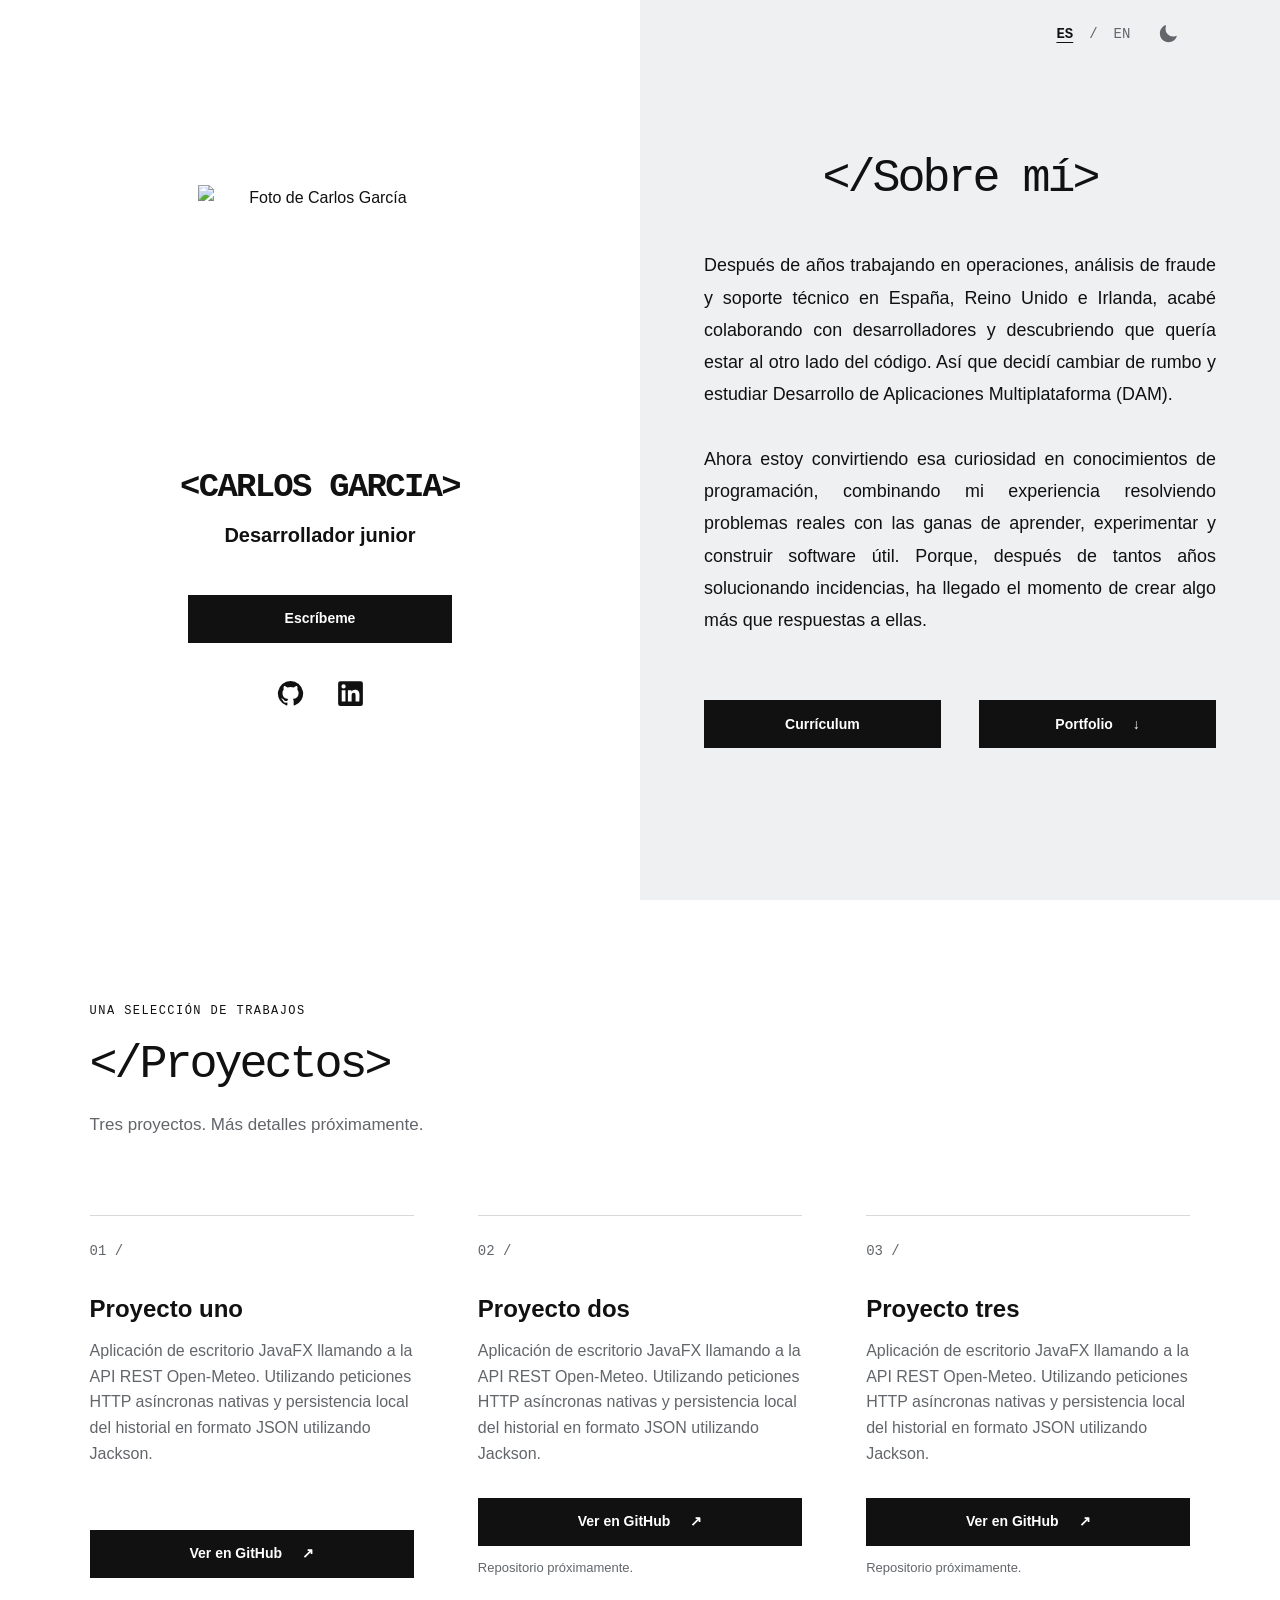
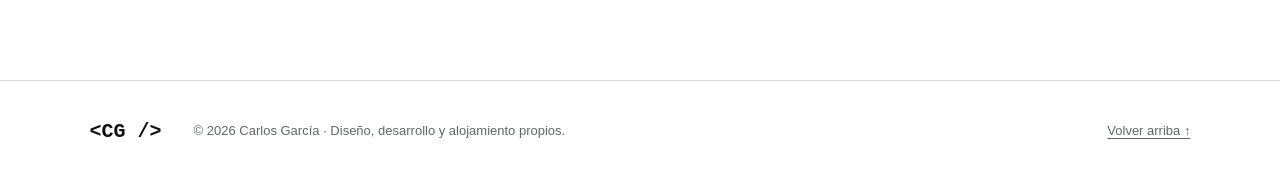
==== index.html @ f7eb0271 "Mover archivos a la raiz y eliminar subcarpeta" ====
<!doctype html>
<html lang="es" data-lang="es">
  <head>
    <meta charset="utf-8">
    <meta name="viewport" content="width=device-width, initial-scale=1">
    <meta name="description" content="Portfolio personal de Carlos Garcia. Una primera selección de proyectos y un currículum online." data-i18n-content="homeDescription">
    <title data-i18n="homeTitle">Carlos Garcia | Portfolio</title>
    <link rel="stylesheet" href="css/styles.css">
    <script src="js/language.js" defer></script>
    <script src="js/language-controls.js" defer></script>
  </head>
  <body>
    <a class="skip-link" href="#main-content" data-i18n="skipContent">Saltar al contenido</a>
    <div class="language-bar" hidden>
      <div class="language-control" role="group" aria-label="Idioma" data-i18n-aria-label="languageLabel">
        <button class="language-link" type="button" data-language="es" aria-label="Español" data-i18n-aria-label="spanish" aria-pressed="true">ES</button>
        <span class="language-divider" aria-hidden="true">/</span>
        <button class="language-link" type="button" data-language="en" aria-label="Inglés" data-i18n-aria-label="english" aria-pressed="false">EN</button>
        <select id="language-select" name="language" hidden aria-label="Idioma" data-i18n-aria-label="languageLabel">
          <option value="es" data-i18n="spanish" selected>Español</option>
          <option value="en" data-i18n="english">Inglés</option>
        </select>
        <!-- Botón de Tema (Sol / Luna - Matrix) -->
        <button class="theme-toggle" type="button" aria-label="Cambiar tema" data-i18n-aria-label="themeToggle" id="theme-toggle">
          <svg class="sun-icon" viewBox="0 0 24 24" aria-hidden="true"><path d="M12 2.25a.75.75 0 01.75.75v2.25a.75.75 0 01-1.5 0V3a.75.75 0 01.75-.75zM7.5 12a4.5 4.5 0 119 0 4.5 4.5 0 01-9 0zM18.894 6.166a.75.75 0 00-1.06-1.06l-1.591 1.59a.75.75 0 101.06 1.061l1.591-1.59zM21.75 12a.75.75 0 01-.75.75h-2.25a.75.75 0 010-1.5H21a.75.75 0 01.75.75zM17.834 18.894a.75.75 0 001.06-1.06l-1.59-1.591a.75.75 0 10-1.061 1.06l1.59 1.591zM12 18.75a.75.75 0 01.75.75V21.75a.75.75 0 01-1.5 0V19.5a.75.75 0 01.75-.75zM6.166 18.894a.75.75 0 01-1.06 1.06l-1.591-1.59a.75.75 0 111.06-1.061l1.591 1.59zM4.5 12a.75.75 0 01-.75.75H1.5a.75.75 0 010-1.5h2.25a.75.75 0 01.75.75zM6.166 5.106a.75.75 0 011.06 1.06L5.634 7.758a.75.75 0 11-1.06-1.061l1.592-1.59z"/></svg>
          <svg class="moon-icon" viewBox="0 0 24 24" aria-hidden="true"><path d="M9.528 1.718a.75.75 0 01.162.819A8.97 8.97 0 009 6a9 9 0 009 9 8.97 8.97 0 003.463-.69.75.75 0 01.981.98 10.503 10.503 0 01-9.694 6.46c-5.799 0-10.5-4.701-10.5-10.5 0-4.368 2.667-8.112 6.46-9.694a.75.75 0 01.818.162z"/></svg>
        </button>
      </div>
    </div>
    <main id="main-content">
      <section class="hero" aria-label="Presentación" data-i18n-aria-label="introduction">
        <div class="identity-panel">
          <img class="avatar" src="assets/images/carlos.jpg" alt="Fotografía de Carlos García" data-i18n-alt="avatarAlt" width="264" height="264">
          <h1 class="identity-name">&lt;CARLOS GARCIA&gt;</h1>
          <p class="identity-role" data-i18n="role">Desarrollador junior</p>
          <div class="contact-actions">
            <a class="button" href="mailto:garciasanchezinfante@gmail.com" data-i18n="email">Escríbeme</a>
            <div class="social-links" aria-label="Perfiles sociales" data-i18n-aria-label="socialProfiles">
              <a class="social-link" href="https://github.com/carlosgsi-dev" target="_blank" rel="noopener noreferrer" aria-label="GitHub" title="GitHub">
                <svg viewBox="0 0 24 24" aria-hidden="true"><path d="M12 .8a11.2 11.2 0 0 0-3.54 21.83c.56.1.77-.24.77-.54v-2.09c-3.12.68-3.78-1.32-3.78-1.32-.51-1.29-1.24-1.63-1.24-1.63-1.02-.7.08-.69.08-.69 1.13.08 1.73 1.16 1.73 1.16 1 1.72 2.63 1.22 3.27.93.1-.73.39-1.22.71-1.5-2.49-.29-5.11-1.25-5.11-5.54 0-1.22.43-2.22 1.15-3-.12-.28-.5-1.42.11-2.96 0 0 .94-.3 3.08 1.15a10.72 10.72 0 0 1 5.6 0c2.14-1.45 3.08-1.15 3.08-1.15.61 1.54.23 2.68.11 2.97.72.77 1.15 1.77 1.15 2.99 0 4.3-2.62 5.25-5.12 5.53.4.35.76 1.03.76 2.08v3.07c0 .3.2.65.77.54A11.2 11.2 0 0 0 12 .8Z"/></svg>
              </a>
              <a class="social-link" href="https://linkedin.com/in/carlosgsi" target="_blank" rel="noopener noreferrer" aria-label="LinkedIn" title="LinkedIn">
                <svg viewBox="0 0 24 24" aria-hidden="true"><path d="M21 1H3a2 2 0 0 0-2 2v18a2 2 0 0 0 2 2h18a2 2 0 0 0 2-2V3a2 2 0 0 0-2-2ZM7.5 19H4.2V9h3.3ZM5.85 7.6a1.9 1.9 0 1 1 0-3.8 1.9 1.9 0 0 1 0 3.8ZM19.8 19h-3.3v-4.9c0-1.17-.02-2.67-1.63-2.67-1.63 0-1.88 1.27-1.88 2.58V19h-3.3V9h3.17v1.37h.04c.44-.83 1.52-1.71 3.13-1.71 3.35 0 3.97 2.2 3.97 5.07Z"/></svg>
              </a>
            </div>
          </div>
       </div>
       <div class="about-panel">
          <div class="about-content">
            <h2 class="code-heading" data-i18n="aboutHeading">&lt;/Sobre mí&gt;</h2>
            <p class="intro-copy" data-i18n="aboutCopy">Después de años trabajando en operaciones, análisis de fraude y soporte técnico en España, Reino Unido e Irlanda, acabé colaborando con desarrolladores y descubriendo que quería estar al otro lado del código. Así que decidí cambiar de rumbo y estudiar Desarrollo de Aplicaciones Multiplataforma (DAM). Ahora estoy convirtiendo esa curiosidad en conocimientos de programación, combinando mi experiencia resolviendo problemas reales con las ganas de aprender, experimentar y construir software útil. Porque, después de tantos años solucionando incidencias, ha llegado el momento de crear algo más que respuestas a ellas.</p>
            <nav class="hero-actions" aria-label="Explorar el portfolio" data-i18n-aria-label="explorePortfolio">
              <a class="button" href="cv.html" data-i18n="curriculum">Currículum</a>
              <a class="button" href="#projects"><span data-i18n="portfolio">Portfolio</span> <span aria-hidden="true">↓</span></a>
            </nav>
          </div>
        </div>
      </section>

      <section class="projects-section page-container" id="projects" aria-labelledby="projects-heading">
        <header class="section-header">
          <p class="eyebrow" data-i18n="projectsEyebrow">Una selección de trabajos</p>
          <h2 class="code-heading" id="projects-heading" data-i18n="projectsHeading">&lt;/Proyectos&gt;</h2>
          <p data-i18n="projectsIntro">Tres proyectos de los que estoy orgulloso.</p>
        </header>
        <div class="project-grid">
          <article class="project">
            <span class="project-number" aria-hidden="true">01 /</span>
            <h3 data-i18n="projectOne">Proyecto uno</h3>
            <p data-i18n="project1Description">Aplicación de escritorio JavaFX llamando a la API REST Open-Meteo. Utilizando peticiones HTTP asíncronas nativas y persistencia local del historial en formato JSON utilizando Jackson.</p>
			<a href="https://github.com/carlosgsi-dev/visor-tiempo" class="button" target="_blank" rel="noopener noreferrer">
      		<span data-i18n="viewRepository">Ver en GitHub</span> <span aria-hidden="true">↗</span></a>
          </article>
          <article class="project">
            <span class="project-number" aria-hidden="true">02 /</span>
            <h3 data-i18n="projectTwo">Proyecto dos</h3>
            <p data-i18n="project2Description">Aquí irá una breve descripción del proyecto, el problema que resuelve y las tecnologías utilizadas.</p>
            <button class="button" type="button" disabled><span data-i18n="viewRepository">Ver en GitHub</span> <span aria-hidden="true">↗</span></button>
            <small class="pending-note" data-i18n="repositoryPending">Repositorio próximamente.</small>
          </article>
          <article class="project">
            <span class="project-number" aria-hidden="true">03 /</span>
            <h3 data-i18n="projectThree">Proyecto tres</h3>
            <p data-i18n="project3Description">Aquí irá una breve descripción del proyecto, el problema que resuelve y las tecnologías utilizadas.</p>
            <button class="button" type="button" disabled><span data-i18n="viewRepository">Ver en GitHub</span> <span aria-hidden="true">↗</span></button>
            <small class="pending-note" data-i18n="repositoryPending">Repositorio próximamente.</small>
          </article>
        </div>
      </section>
    </main>
    <footer class="site-footer page-container">
      <span class="footer-name">&lt;CG /&gt;</span>
      <span data-i18n="portfolioFooter">© 2026 Carlos García · Diseño, desarrollo y alojamiento propios.</span>
      <a href="#main-content" data-i18n="backToTop">Volver arriba ↑</a>
    </footer>
  </body>
</html>
---- css/styles.css ----
:root {
  color-scheme: light;
  --color-text: #111111;
  --color-muted: #62666a;
  --color-soft: #2b2e31;
  --color-background: #ffffff;
  --color-panel: #eef0f1;
  --color-line: #d6d9db;
  --font-body: Arial, Helvetica, "Liberation Sans", sans-serif;
  --font-code: "Courier New", Courier, "Liberation Mono", monospace;
  --page-gutter: clamp(1.5rem, 7vw, 7rem);
  --section-space: clamp(4rem, 8vw, 8rem);
}

/* Paleta de colores Matrix */
html[data-theme="matrix"] {
  color-scheme: dark;
  --color-text: #6ee7b7;      /* Verde suave (Títulos y texto principal) */
  --color-soft: #a7f3d0;      /* Verde pastel muy claro (Lectura para párrafos) */
  --color-muted: #529e7e;     /* Verde salvia apagado (Fechas, subtítulos y texto secundario) */
  --color-background: #0f1412;/* Gris carbón con un toque verde (No negro puro) */
  --color-panel: #161e1b;     /* Un tono ligeramente más claro para la columna lateral */
  --color-line: #23352d;      /* Verde grisáceo discreto para las líneas divisorias */
}

* { box-sizing: border-box; }
html { scroll-behavior: smooth; background: var(--color-background); }
body { margin: 0; background: var(--color-background); color: var(--color-text); font-family: var(--font-body); font-size: 1rem; line-height: 1.6; }
h1, h2, h3, p, ul, dl, dd { margin: 0; padding: 0; }
h1, h2, h3 { line-height: 1.15; }
ul { list-style: none; }
a { color: inherit; text-underline-offset: 0.25em; }
a:hover { text-decoration-thickness: 2px; }
button { font: inherit; }
[hidden] { display: none !important; }

/* Idioma por atributo de bloque (usado en los bloques extensos del CV) */
html[data-lang="es"] [data-l="en"],
html[data-lang="en"] [data-l="es"] { display: none !important; }

/* Barra superior de idioma y tema */
.language-bar { position: absolute; top: 0.75rem; right: var(--page-gutter); z-index: 10; }
.language-control { display: flex; align-items: center; gap: 0.15rem; font-family: var(--font-code); font-size: 0.875rem; }
.language-link { display: inline-flex; align-items: center; justify-content: center; min-width: 44px; min-height: 44px; padding: 0.5rem; border: 0; background: transparent; color: var(--color-muted); cursor: pointer; text-underline-offset: 0.3em; }
.language-link:hover { color: var(--color-text); text-decoration: underline; }
.language-link[aria-pressed="true"] { color: var(--color-text); font-weight: 700; text-decoration: underline; }
.language-divider { color: var(--color-muted); }

/* Botón selector de tema (Matrix / Claro) */
.theme-toggle { background: transparent; border: none; cursor: pointer; min-width: 44px; min-height: 44px; padding: 0.5rem; display: inline-flex; align-items: center; justify-content: center; color: var(--color-muted); }
.theme-toggle:hover { color: var(--color-text); }
.theme-toggle svg { width: 1.25rem; height: 1.25rem; fill: currentColor; }
html:not([data-theme="matrix"]) .sun-icon { display: none; }
html[data-theme="matrix"] .moon-icon { display: none; }

img { display: block; max-width: 100%; }
:focus-visible { outline: 3px solid #2759c7; outline-offset: 5px; }
html[data-theme="matrix"] :focus-visible { outline-color: var(--color-text); }

.skip-link { position: absolute; top: 1rem; left: 1rem; z-index: 20; padding: 0.75rem 1rem; color: var(--color-background); background: var(--color-text); transform: translateY(-200%); }
.skip-link:focus { transform: translateY(0); }

.page-container { width: min(100%, 1440px); margin-inline: auto; padding-inline: var(--page-gutter); }

/* ================= ESTILOS DE INDEX.HTML ================= */
.hero { display: grid; grid-template-columns: 1fr 1fr; min-height: 100svh; }
.identity-panel, .about-panel { display: flex; align-items: center; justify-content: center; padding: clamp(3rem, 7vh, 6rem) clamp(1.5rem, 4vw, 4rem); text-align: center; min-width: 0; }
.identity-panel { flex-direction: column; }
.avatar { width: clamp(11rem, 19vw, 16.5rem); height: auto; aspect-ratio: 1; margin-bottom: 2.5rem; }
/*html[data-theme="matrix"] .avatar,
html[data-theme="matrix"] .photo img { filter: brightness(0) saturate(100%) invert(65%) sepia(97%) saturate(1832%) hue-rotate(84deg) brightness(106%) contrast(106%); }*/
html[data-theme="matrix"] .avatar,
html[data-theme="matrix"] .photo img {  filter: none; }
.identity-name { font-family: var(--font-code); font-size: clamp(1.45rem, 2.65vw, 2.5rem); letter-spacing: -0.05em; }
.identity-role { margin-top: 0.75rem; font-size: 1.25rem; font-weight: 600; }
.contact-actions { width: min(100%, 16.5rem); margin-top: 2.75rem; }
.button { display: inline-flex; align-items: center; justify-content: center; gap: 1.25rem; min-height: 48px; padding: 0.75rem 1.5rem; border: 1px solid var(--color-text); border-radius: 0; background: var(--color-text); color: var(--color-background); font-size: 0.875rem; font-weight: 700; line-height: 1.4; text-decoration: none; transition: background-color 150ms ease, color 150ms ease; }
a.button:hover { background: #343434; }
html[data-theme="matrix"] a.button:hover { background: var(--color-muted); color: var(--color-background); }
.button:disabled { opacity: 1; cursor: not-allowed; }
.contact-actions > .button { width: 100%; }
.social-links { display: flex; justify-content: center; gap: 1rem; margin-top: 1.75rem; }
.social-link { display: inline-flex; width: 44px; height: 44px; justify-content: center; align-items: center; }
.social-link svg { width: 27px; height: 27px; fill: currentColor; }
.pending-note { color: var(--color-muted); font-size: 0.8125rem; line-height: 1.5; }
.contact-actions .pending-note { margin-top: 0.5rem; }
.about-panel { background: var(--color-panel); }
.about-content { width: min(100%, 32rem); }
.code-heading { font-family: var(--font-code); font-size: clamp(2rem, 3.65vw, 3.5rem); font-weight: 400; letter-spacing: -0.065em; overflow-wrap: anywhere; }
.intro-copy { margin-top: 2.75rem; font-size: clamp(1rem, 1.4vw, 1.1875rem); line-height: 1.8; text-wrap: pretty; white-space: pre-wrap; text-align: justify; }
.about-content > .pending-note { margin-top: 1rem; }
.hero-actions { display: grid; grid-template-columns: repeat(2, 1fr); gap: clamp(1rem, 3vw, 3rem); margin-top: 4rem; }
.projects-section { padding-block: var(--section-space); scroll-margin-top: 2rem; }
.eyebrow { margin-bottom: 1rem; font-family: var(--font-code); font-size: 0.75rem; letter-spacing: 0.12em; text-transform: uppercase; }
.section-header > p:last-child { margin-top: 1.25rem; color: var(--color-muted); font-size: 1.0625rem; }
.project-grid { display: grid; grid-template-columns: repeat(3, minmax(0, 1fr)); gap: clamp(2rem, 5vw, 5rem); margin-top: clamp(3rem, 6vw, 5.5rem); }
.project { display: flex; flex-direction: column; align-items: flex-start; border-top: 1px solid var(--color-line); padding-top: 1.5rem; }
.project-number { margin-bottom: 2rem; color: var(--color-muted); font-family: var(--font-code); font-size: 0.875rem; }
.project h3 { font-size: 1.5rem; }
.project > p { margin-top: 1rem; margin-bottom: 2rem; color: var(--color-muted); }
.project .button { margin-top: auto; width: 100%; }
.project .pending-note { margin-top: 0.75rem; }
.site-footer { display: flex; flex-wrap: wrap; align-items: center; gap: 1rem 2rem; padding-block: 1.75rem; border-top: 1px solid var(--color-line); color: var(--color-muted); font-size: 0.8125rem; }
.footer-name, .wordmark { color: var(--color-text); font-family: var(--font-code); font-size: 1.25rem; font-weight: 700; text-decoration: none; }
.site-footer > a { margin-left: auto; padding-block: 0.75rem; }

/* ================= ESTILOS DE CV.HTML ================= */
.cv-header { display: flex; flex-wrap: wrap; justify-content: space-between; align-items: center; gap: 1rem; padding-block: 4rem 1.5rem; }
.text-link { padding-block: 0.5rem; font-family: var(--font-code); font-size: 0.875rem; text-decoration: none; }
.text-link:hover { text-decoration: underline; }
.cv-document { padding-bottom: var(--section-space); }

.cv { max-width: 1100px; margin: 0 auto; background: var(--color-background); display: grid; grid-template-columns: 320px 1fr; overflow: hidden; position: relative; font-size: 11.5pt; line-height: 1.4; }
.cv + .cv { border-top: 0; }
.cv a { text-decoration: none; }
.cv a:hover { text-decoration: underline; text-underline-offset: 0.2em; }

/* Columna lateral del CV */
.cv .sidebar { background: var(--color-panel); padding: 40px 30px; display: flex; flex-direction: column; gap: 30px; }
.cv .photo { width: 36mm; height: 36mm; border-radius: 50%; background: var(--color-background); border: 1px solid var(--color-line); margin: 0 auto 5mm; overflow: hidden; }
.cv .photo img { width: 100%; height: 100%; object-fit: cover; display: block; }
.cv .identity-name { font-family: var(--font-code); font-size: 18.8pt; font-weight: 700; letter-spacing: -0.04em; line-height: 1.1; }
.cv .identity-role { margin-top: 2.5mm; font-size: 12.5pt; font-weight: 700; line-height: 1.3; }
.cv .side-heading { font-family: var(--font-code); font-size: 13.8pt; font-weight: 800; letter-spacing: -0.04em; padding-bottom: 1.6mm; margin-bottom: 2.4mm; border-bottom: 1px solid var(--color-text); }
.cv .contact { font-size: 10.5pt; }
.cv .contact li { display: grid; grid-template-columns: 4.6mm 1fr; align-items: start; gap: 1.6mm; margin-bottom: 1.6mm; }
.cv .contact svg { width: 3.6mm; height: 3.6mm; margin-top: 0.3mm; fill: currentColor; }
.cv .side-item { margin-bottom: 2.2mm; }
.cv .side-item:last-child { margin-bottom: 0; }
.cv .side-item strong { display: block; }
.cv .side-item > span { color: var(--color-muted); }
.cv .lang { display: flex; justify-content: space-between; border-bottom: 1px dotted var(--color-line); padding-block: 1mm; }
.cv .lang b { font-family: var(--font-code); }
.cv .soft li { position: relative; padding-left: 3.4mm; margin-bottom: 2.6mm; }
.cv .soft li::before { content: ">"; position: absolute; left: 0; font-family: var(--font-code); font-weight: 700; }
.cv .soft li > span { display: block; color: var(--color-muted); font-size: 10.3pt; }
.cv .tags { display: flex; flex-wrap: wrap; gap: 1.4mm; }
.cv .tags li { font-family: var(--font-code); font-size: 9.8pt; border: 1px solid var(--color-text); padding: 0.5mm 1.6mm; background: var(--color-background); }

/* Columna principal del CV */
.cv .main { padding: 40px 50px; display: flex; flex-direction: column; gap: 25px; }
.cv + .cv .entry { padding-top: 2.4mm; margin-top: 2.4mm; }
.cv + .cv .sub { padding-top: 0; }
.cv + .cv .sidebar { padding-top: 0; gap: 8mm; }
.cv + .cv .main { padding-top: 0; }
.cv .code-heading { font-family: var(--font-code); font-size: 16.9pt; font-weight: 700; letter-spacing: -0.02em; margin-bottom: 10px; }
.cv .code-heading small { font-size: 11.3pt; color: var(--color-muted); letter-spacing: 0; }
.cv .intro-copy { margin-top: 0; font-size: inherit; line-height: 1.5; white-space: normal; text-align: justify; }
.cv .skills { display: grid; gap: 1mm; }
.cv .skills div { display: grid; grid-template-columns: 150px 1fr; gap: 15px; padding-bottom: 5px; border-bottom: 1px solid var(--color-line); }
.cv .skills div:last-child { border-bottom: 0; }
.cv .skills dt { font-weight: 700; }
.cv .skills dd { color: var(--color-soft); text-align: justify; }

.cv .entry { border-top: 1px solid var(--color-line); padding-top: 1.8mm; margin-top: 1.8mm; break-inside: avoid; }
.cv .entry:first-of-type { border-top: 0; margin-top: 0; padding-top: 0; }
.cv .entry-head { display: flex; justify-content: space-between; align-items: baseline; gap: 3mm; }
.cv .entry h3 { font-size: 12pt; }
.cv .entry-org { color: var(--color-muted); }
.cv .entry-date { font-family: var(--font-code); font-size: 10pt; color: var(--color-muted); white-space: nowrap; }
.cv .entry ul { margin-top: 1mm; }
.cv .entry li { position: relative; padding-left: 3.4mm; color: var(--color-soft); margin-bottom: 0.6mm; text-align: justify; }
.cv .entry li::before { content: ">"; position: absolute; left: 0; font-family: var(--font-code); font-weight: 700; }
.cv .modules { margin-top: 1.2mm; display: flex; flex-wrap: wrap; gap: 1.2mm; }
.cv .modules li { padding: 0.3mm 1.6mm !important; background: var(--color-panel); font-size: 10pt; }
.cv .modules li::before { content: none !important; }
.cv .group-org { font-size: 12pt; font-weight: 700; margin-top: 2.4mm; padding-top: 1.8mm; border-top: 1px solid var(--color-line); }
.cv .group-org span { font-weight: 400; color: var(--color-muted); }
.cv .sub { margin-left: 3.4mm; padding-left: 3mm; border-left: 2px solid var(--color-line); border-top: 0; margin-top: 1.6mm; padding-top: 0; }

/* ================= MEDIA QUERIES ================= */
@media print {
  @page { size: A4; margin: 0; }
  html { background: none; }
  .language-bar, .cv-header, .site-footer, .skip-link { display: none !important; }
  .cv-document { padding-bottom: 0; }
  .cv { margin: 0; border: 0; break-after: page; }
  .cv:last-of-type { break-after: auto; }
  * { -webkit-print-color-adjust: exact; print-color-adjust: exact; }
}

@media (min-width: 1600px) {
  .identity-panel, .about-panel { padding-block: 6rem; }
}

@media screen and (max-width: 820px) {
  .cv { width: auto; height: auto; margin: 0; border-inline: 0; grid-template-columns: 1fr; font-size: 11pt; }
  .cv .main, .cv .sidebar { padding: 1.5rem; }
  .cv .skills div { grid-template-columns: 1fr; gap: 4px; }
}

@media (max-width: 760px) {
  .hero { grid-template-columns: 1fr; min-height: auto; }
  .identity-panel, .about-panel { padding: 4rem 1.5rem; }
  .avatar { width: 13rem; }
  .identity-name { font-size: clamp(1.45rem, 5.7vw, 2rem); }
  .about-content { max-width: 30rem; }
  .intro-copy { margin-top: 2rem; }
  .hero-actions { margin-top: 2.5rem; }
  .project-grid { grid-template-columns: 1fr; gap: 3rem; }
  .project-number { margin-bottom: 1.25rem; }
  .project .button { width: auto; min-width: 12rem; }
}

@media (max-width: 360px) {
  .hero-actions { grid-template-columns: 1fr; }
  .site-footer > a { margin-left: 0; }
}

@media (prefers-reduced-motion: reduce) {
  html { scroll-behavior: auto; }
  .button { transition: none; }
}
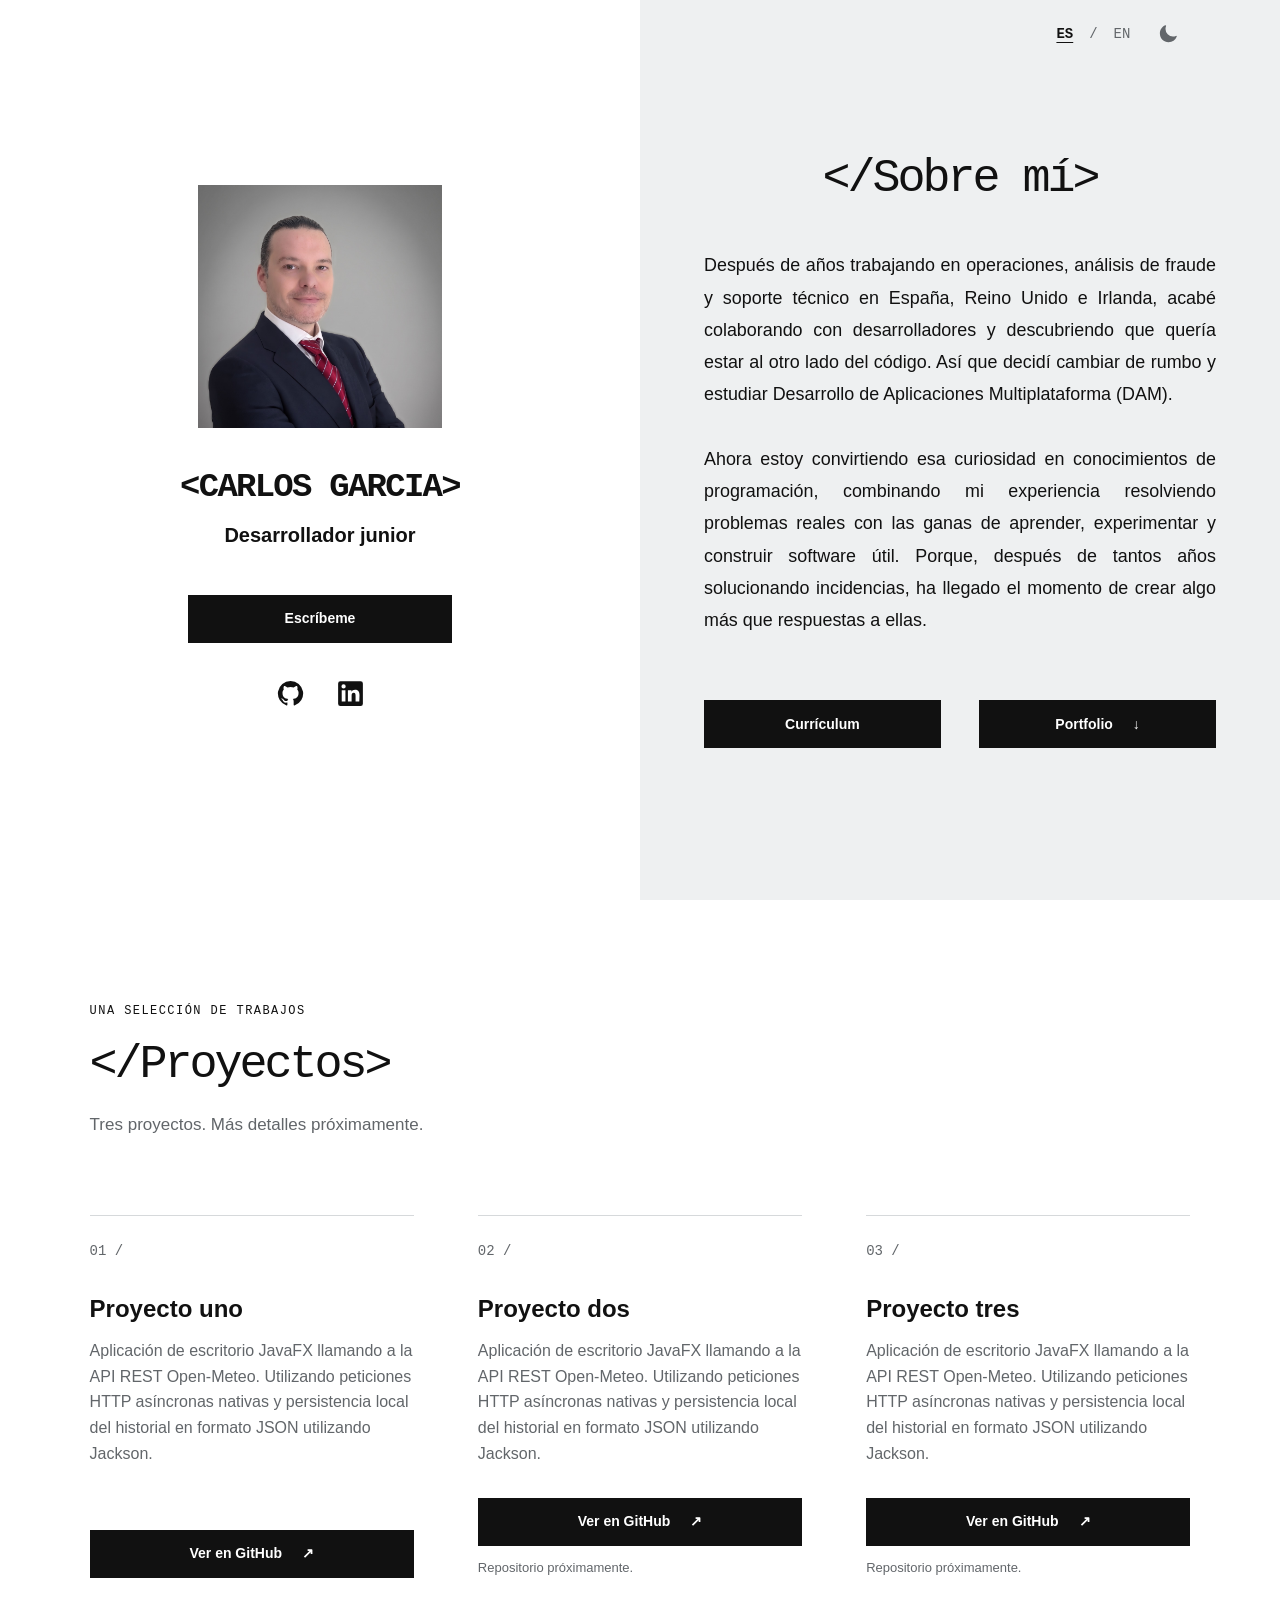
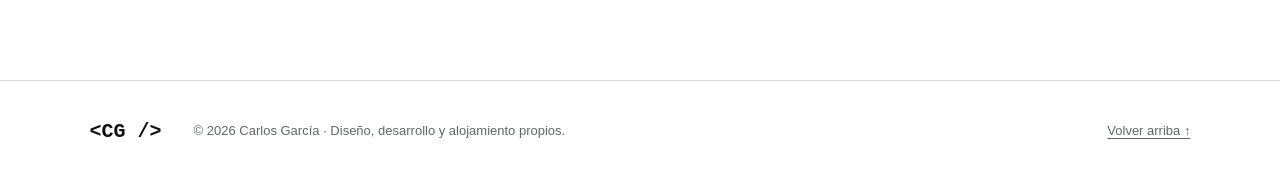
==== commit e99dcac5: "Corregir rutas de las fotografías Co-authored-by: Copilot <223556219+Copilot@users.noreply.github.co" ====
--- a/index.html
+++ b/index.html
@@ -30,7 +30,7 @@
     <main id="main-content">
       <section class="hero" aria-label="Presentación" data-i18n-aria-label="introduction">
         <div class="identity-panel">
-          <img class="avatar" src="assets/images/carlos.jpg" alt="Fotografía de Carlos García" data-i18n-alt="avatarAlt" width="264" height="264">
+          <img class="avatar" src="images/carlos.jpg" alt="Fotografía de Carlos García" data-i18n-alt="avatarAlt" width="264" height="264">
           <h1 class="identity-name">&lt;CARLOS GARCIA&gt;</h1>
           <p class="identity-role" data-i18n="role">Desarrollador junior</p>
           <div class="contact-actions">
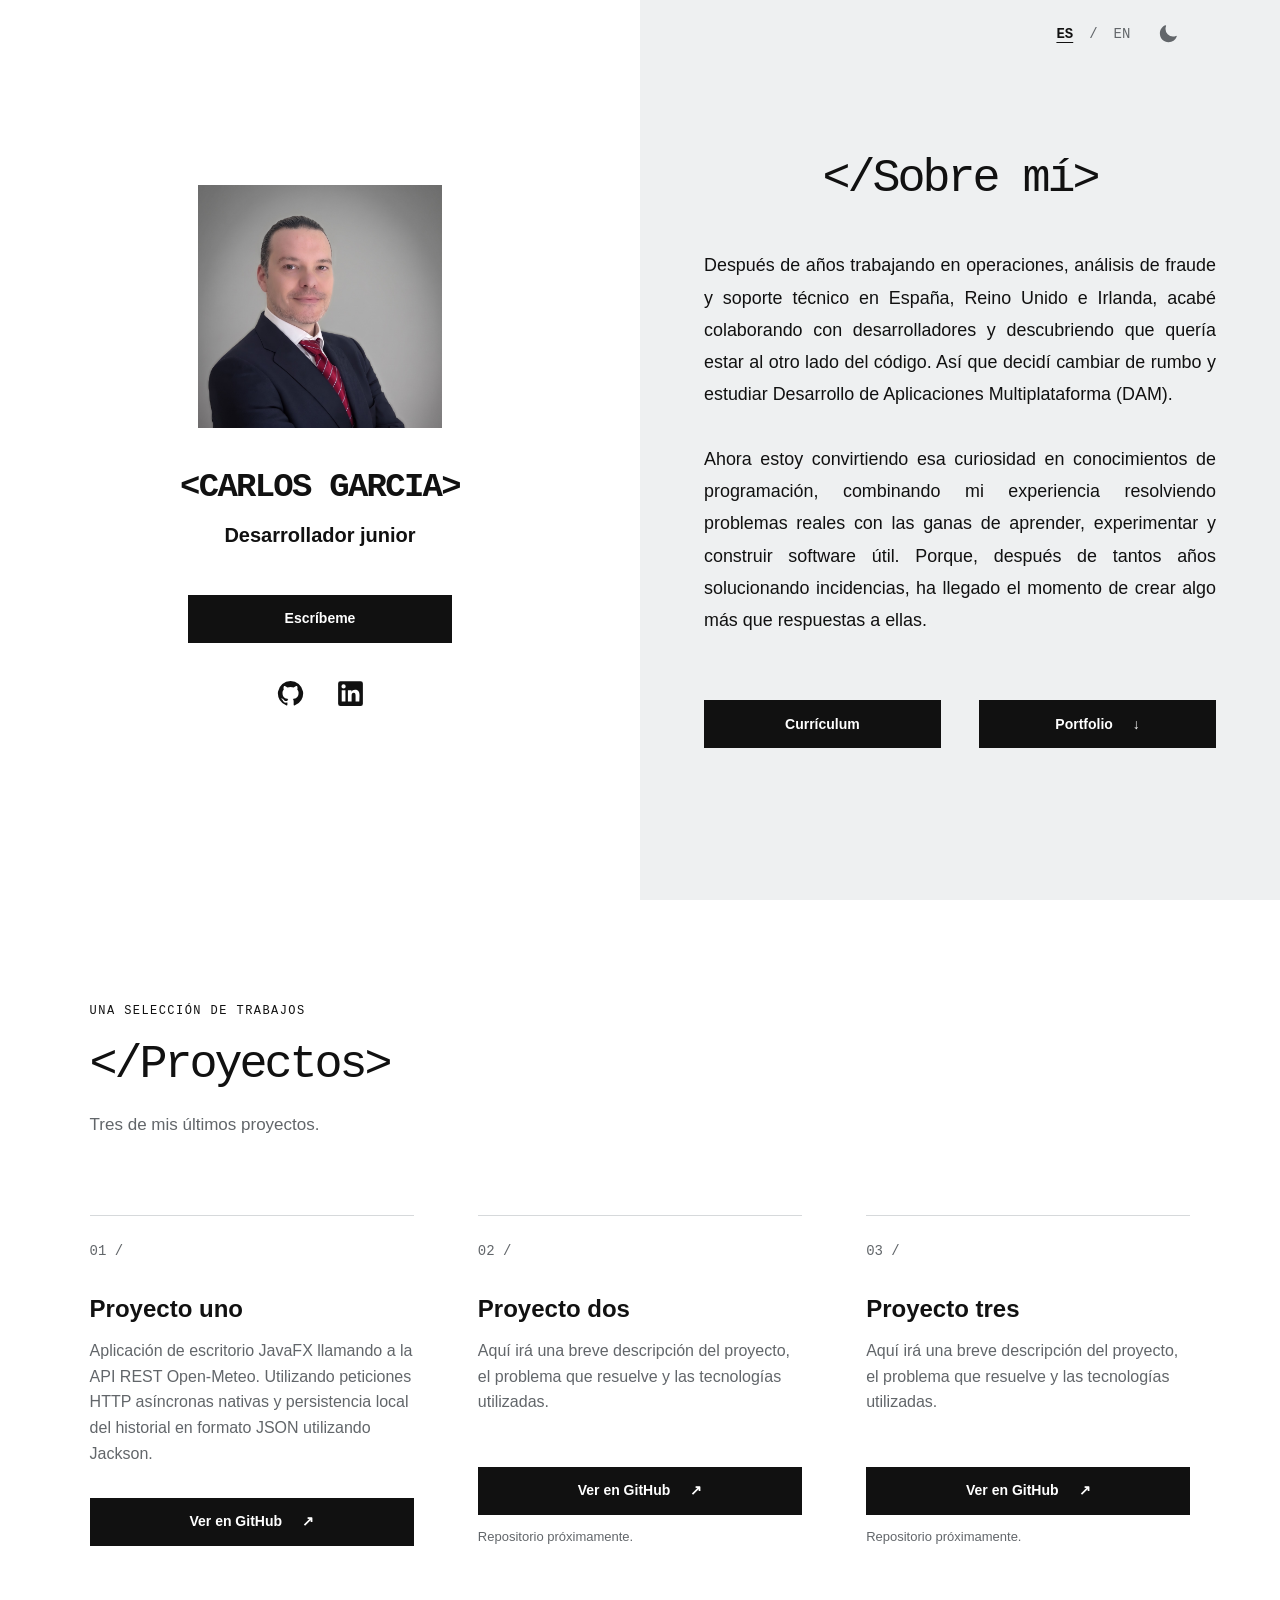
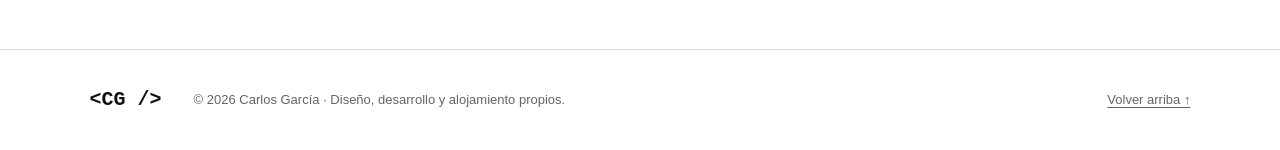
==== commit 910dc293: "Correcciones de texto" ====
--- a/index.html
+++ b/index.html
@@ -44,8 +44,8 @@
               </a>
             </div>
           </div>
-       </div>
-       <div class="about-panel">
+        </div>
+      <div class="about-panel">
           <div class="about-content">
             <h2 class="code-heading" data-i18n="aboutHeading">&lt;/Sobre mí&gt;</h2>
             <p class="intro-copy" data-i18n="aboutCopy">Después de años trabajando en operaciones, análisis de fraude y soporte técnico en España, Reino Unido e Irlanda, acabé colaborando con desarrolladores y descubriendo que quería estar al otro lado del código. Así que decidí cambiar de rumbo y estudiar Desarrollo de Aplicaciones Multiplataforma (DAM). Ahora estoy convirtiendo esa curiosidad en conocimientos de programación, combinando mi experiencia resolviendo problemas reales con las ganas de aprender, experimentar y construir software útil. Porque, después de tantos años solucionando incidencias, ha llegado el momento de crear algo más que respuestas a ellas.</p>
@@ -61,15 +61,15 @@
         <header class="section-header">
           <p class="eyebrow" data-i18n="projectsEyebrow">Una selección de trabajos</p>
           <h2 class="code-heading" id="projects-heading" data-i18n="projectsHeading">&lt;/Proyectos&gt;</h2>
-          <p data-i18n="projectsIntro">Tres proyectos de los que estoy orgulloso.</p>
+          <p data-i18n="projectsIntro">Tres de mis últimos proyectos.</p>
         </header>
         <div class="project-grid">
           <article class="project">
             <span class="project-number" aria-hidden="true">01 /</span>
             <h3 data-i18n="projectOne">Proyecto uno</h3>
             <p data-i18n="project1Description">Aplicación de escritorio JavaFX llamando a la API REST Open-Meteo. Utilizando peticiones HTTP asíncronas nativas y persistencia local del historial en formato JSON utilizando Jackson.</p>
-			<a href="https://github.com/carlosgsi-dev/visor-tiempo" class="button" target="_blank" rel="noopener noreferrer">
-      		<span data-i18n="viewRepository">Ver en GitHub</span> <span aria-hidden="true">↗</span></a>
+            <a href="https://github.com/carlosgsi-dev/visor-tiempo" class="button" target="_blank" rel="noopener noreferrer">
+            <span data-i18n="viewRepository">Ver en GitHub</span> <span aria-hidden="true">↗</span></a>
           </article>
           <article class="project">
             <span class="project-number" aria-hidden="true">02 /</span>
